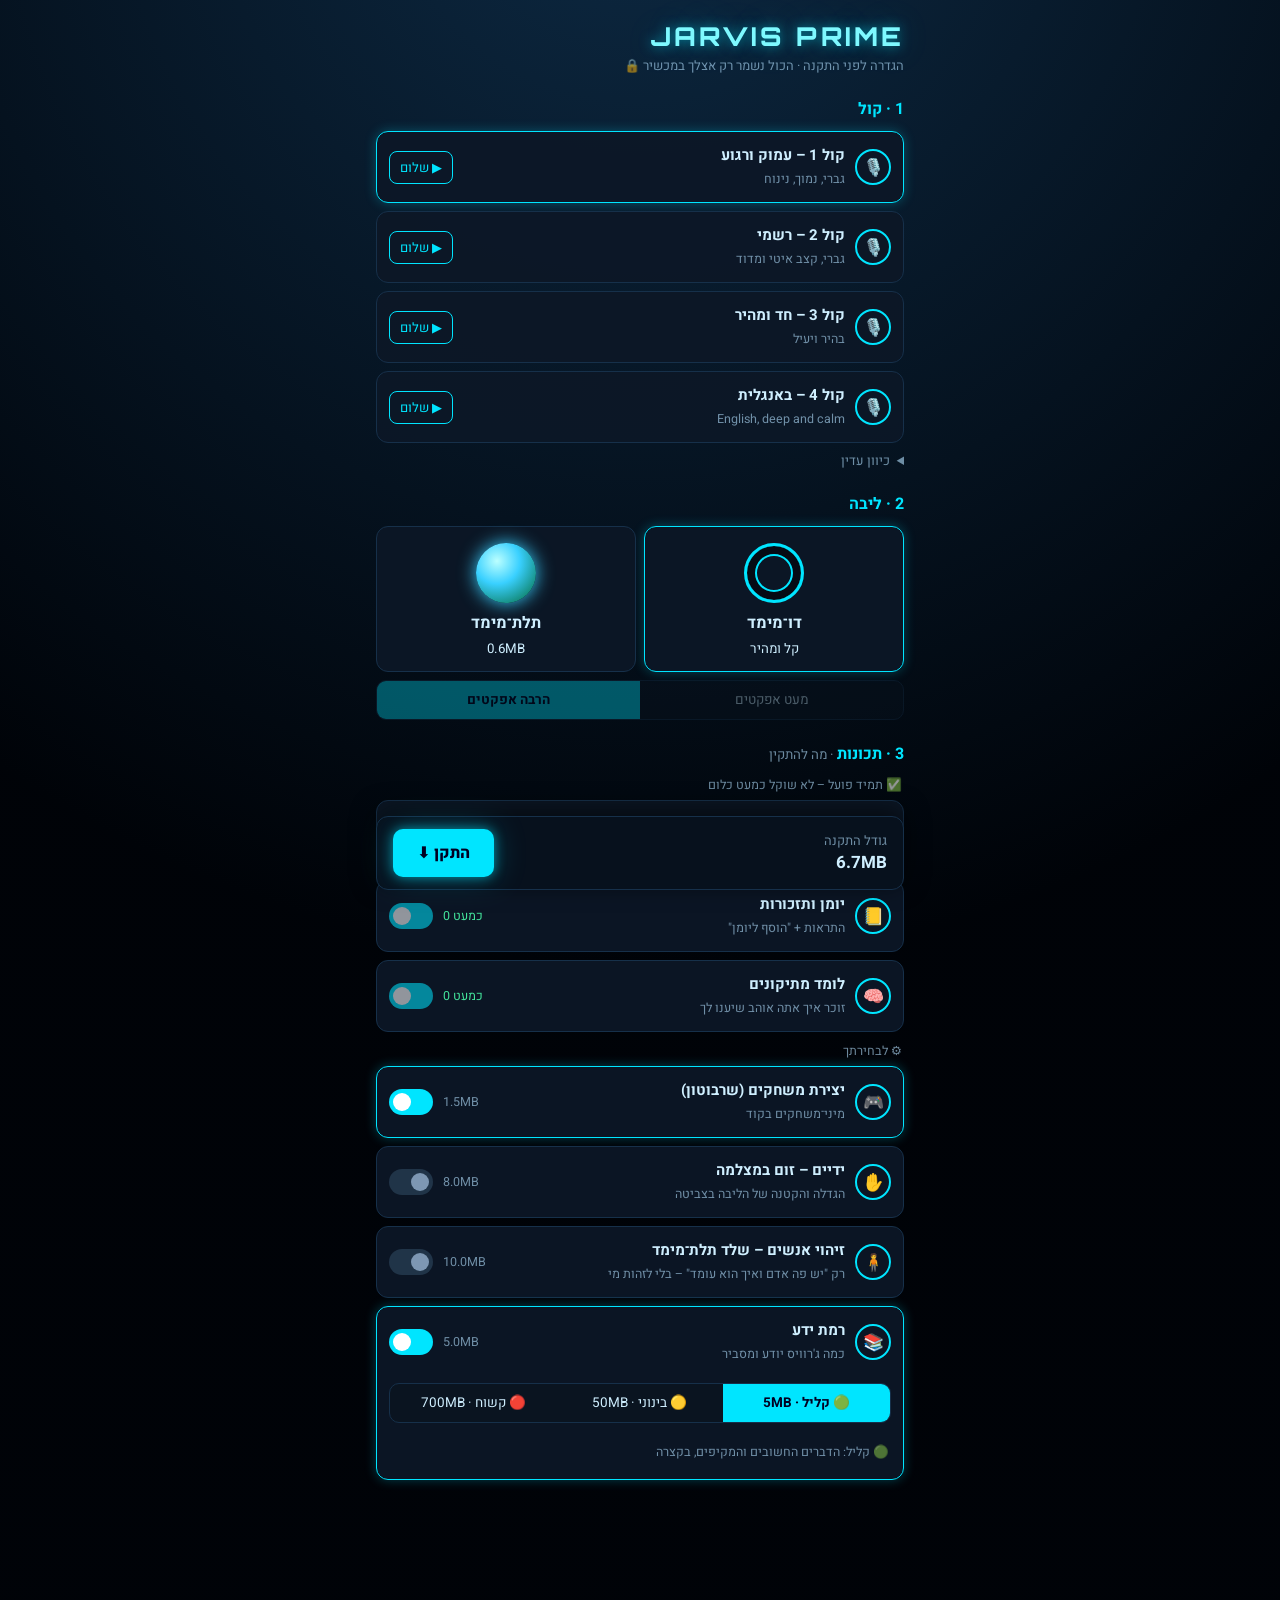
==== prime/index.html @ aa55a1e2 "Jarvis Prime batch 1: setup screen, voices, 2D/3D core, modular install, hello shortcut Co-Authored-" ====
<!doctype html>
<html lang="he" dir="rtl">
<head>
  <meta charset="utf-8" />
  <meta name="viewport" content="width=device-width, initial-scale=1, viewport-fit=cover" />
  <title>JARVIS PRIME</title>
  <meta name="theme-color" content="#000308" />
  <meta name="description" content="JARVIS PRIME – עוזר אישי פרטי, בלי שרתים" />
  <link rel="manifest" href="manifest.json" />
  <link rel="icon" href="../icons/icon.svg" type="image/svg+xml" />
  <link rel="apple-touch-icon" href="../icons/icon-192.png" />
  <link rel="preconnect" href="https://fonts.googleapis.com" />
  <link rel="preconnect" href="https://fonts.gstatic.com" crossorigin />
  <link href="https://fonts.googleapis.com/css2?family=Orbitron:wght@400;600;800&family=Rajdhani:wght@400;500;600&family=Heebo:wght@300;400;500;700&display=swap" rel="stylesheet" />
  <link rel="stylesheet" href="css/prime.css" />
  <script type="importmap">
  {
    "imports": {
      "three": "https://cdn.jsdelivr.net/npm/three@0.160.0/build/three.module.js",
      "three/addons/": "https://cdn.jsdelivr.net/npm/three@0.160.0/examples/jsm/"
    }
  }
  </script>
</head>
<body>
  <canvas id="core" aria-hidden="true"></canvas>
  <div class="vignette" aria-hidden="true"></div>

  <!-- ============ main HUD ============ -->
  <main id="hud" hidden>
    <header class="top">
      <div class="brand"><span class="mark"></span><h1>JARVIS PRIME</h1></div>
      <div class="top-actions">
        <span id="clock" class="clock">--:--</span>
        <button id="btn-settings" class="icon-btn" aria-label="הגדרות" title="הגדרות">
          <svg viewBox="0 0 24 24"><path d="M12 15.5a3.5 3.5 0 1 0 0-7 3.5 3.5 0 0 0 0 7Zm7.4-2.5.1-1-.1-1 2.1-1.6-2-3.5-2.5 1a7 7 0 0 0-1.7-1L15 3h-4l-.4 2.6a7 7 0 0 0-1.7 1l-2.5-1-2 3.5L6.5 11l-.1 1 .1 1-2.1 1.6 2 3.5 2.5-1a7 7 0 0 0 1.7 1L11 21h4l.4-2.6a7 7 0 0 0 1.7-1l2.5 1 2-3.5Z"/></svg>
        </button>
      </div>
    </header>

    <section id="log" class="log" aria-live="polite"></section>

    <form id="ask" class="ask" autocomplete="off">
      <button type="button" id="btn-mic" class="icon-btn mic" aria-label="מיקרופון" title="דבר">
        <svg viewBox="0 0 24 24"><path d="M12 14a3 3 0 0 0 3-3V5a3 3 0 1 0-6 0v6a3 3 0 0 0 3 3Zm5-3a5 5 0 0 1-10 0H5a7 7 0 0 0 6 6.9V21h2v-3.1A7 7 0 0 0 19 11h-2Z"/></svg>
      </button>
      <input id="q" type="text" placeholder="דבר אליי, אדוני…" aria-label="הודעה" />
      <button type="submit" class="icon-btn" aria-label="שלח">
        <svg viewBox="0 0 24 24"><path d="M3 20l18-8L3 4v6l12 2-12 2v6Z" transform="scale(-1,1) translate(-24,0)"/></svg>
      </button>
    </form>
  </main>

  <!-- ============ setup screen ============ -->
  <section id="setup" class="setup" hidden>
    <div class="setup-inner">
      <h1 class="title">JARVIS PRIME</h1>
      <p class="sub">הגדרה לפני התקנה · הכול נשמר רק אצלך במכשיר 🔒</p>

      <h2>1 · קול</h2>
      <div id="voices" class="list"></div>
      <details class="adv">
        <summary>כיוון עדין</summary>
        <label>קול במכשיר <select id="voice-name"></select></label>
        <label>גובה <input id="pitch" type="range" min="0.5" max="1.4" step="0.05" /></label>
        <label>מהירות <input id="rate" type="range" min="0.6" max="1.4" step="0.05" /></label>
      </details>

      <h2>2 · ליבה</h2>
      <div class="row">
        <button type="button" class="card pick" data-core="2d"><span class="mini c2d"></span><b>דו־מימד</b><small>קל ומהיר</small></button>
        <button type="button" class="card pick" data-core="3d"><span class="mini c3d"></span><b>תלת־מימד</b><small data-size="core3d"></small></button>
      </div>
      <div id="fx" class="seg" role="radiogroup" aria-label="אפקטים">
        <button type="button" data-fx="low">מעט אפקטים</button>
        <button type="button" data-fx="high">הרבה אפקטים</button>
      </div>

      <h2>3 · תכונות <small>· מה להתקין</small></h2>
      <p class="note">✅ תמיד פועל – לא שוקל כמעט כלום</p>
      <div id="feat-always" class="list"></div>
      <p class="note">⚙️ לבחירתך</p>
      <div id="feat-opt" class="list"></div>

      <div class="bar">
        <div>גודל התקנה<br /><b id="total">0MB</b></div>
        <button type="button" id="btn-install" class="btn">התקן ⬇</button>
      </div>
      <p id="install-msg" class="note center" aria-live="polite"></p>
    </div>
  </section>

  <script type="module" src="js/app.js"></script>
</body>
</html>
---- prime/css/prime.css ----
/* JARVIS PRIME – same design language as J.A.R.V.I.S (../css/style.css) */
:root {
  --accent: #00e5ff;
  --accent-rgb: 0, 229, 255;
  --bg: #000308;
  --text: #cfefff;
  --muted: rgba(180, 225, 255, 0.6);
  --glass: rgba(4, 18, 30, 0.72);
  --line: rgba(var(--accent-rgb), 0.3);
  --ok: #43e39b;
  --glow: 0 0 12px rgba(var(--accent-rgb), 0.55), 0 0 32px rgba(var(--accent-rgb), 0.25);
  --font-hud: "Orbitron", "Rajdhani", sans-serif;
  --font-ui: "Heebo", "Rajdhani", system-ui, sans-serif;
  color-scheme: dark;
}
* { box-sizing: border-box; }
html, body { margin: 0; min-height: 100%; background: var(--bg); color: var(--text); font-family: var(--font-ui); -webkit-tap-highlight-color: transparent; }
body { overflow-x: hidden; }
button { font: inherit; color: inherit; }
[hidden] { display: none !important; }
:focus-visible { outline: 2px solid var(--accent); outline-offset: 2px; }

#core { position: fixed; inset: 0; width: 100%; height: 100%; display: block; z-index: 0; }
.vignette { position: fixed; inset: 0; pointer-events: none; z-index: 1;
  background: radial-gradient(ellipse at center, transparent 45%, rgba(0,0,0,.85) 100%); }

/* ---------------------------------------------------------------- HUD */
#hud { position: fixed; inset: 0; z-index: 2; display: flex; flex-direction: column; pointer-events: none; }
#hud > * { pointer-events: auto; }
.top { display: flex; justify-content: space-between; align-items: center;
  padding: max(14px, env(safe-area-inset-top)) 16px 0; }
.brand { display: flex; gap: 10px; align-items: center; direction: ltr; }
.brand h1 { margin: 0; font: 800 clamp(13px, 4vw, 18px) var(--font-hud); letter-spacing: .25em; white-space: nowrap; color: var(--accent); text-shadow: var(--glow); }
.mark { width: 26px; height: 26px; border-radius: 50%; border: 2px solid var(--accent); border-top-color: transparent;
  box-shadow: var(--glow); animation: spin 6s linear infinite; position: relative; }
.mark::after { content: ""; position: absolute; inset: 6px; border-radius: 50%; background: var(--accent); }
@keyframes spin { to { transform: rotate(360deg); } }
.top-actions { display: flex; align-items: center; gap: 10px; }
.clock { font: 600 14px var(--font-hud); color: var(--muted); letter-spacing: .15em; direction: ltr; }

.icon-btn { width: 44px; height: 44px; border-radius: 50%; border: 1px solid var(--line); background: var(--glass);
  display: grid; place-items: center; cursor: pointer; flex: none; transition: box-shadow .2s, transform .2s; }
.icon-btn svg { width: 20px; height: 20px; fill: var(--accent); }
.icon-btn:hover { box-shadow: var(--glow); transform: scale(1.05); }
.icon-btn.on { background: var(--accent); box-shadow: var(--glow); animation: pulse 1.2s ease-in-out infinite; }
.icon-btn.on svg { fill: #002; }
@keyframes pulse { 50% { box-shadow: 0 0 0 8px rgba(var(--accent-rgb), .15), var(--glow); } }

.log { margin-top: auto; padding: 0 16px 10px; display: flex; flex-direction: column; gap: 8px;
  max-height: 42vh; overflow-y: auto; mask-image: linear-gradient(to bottom, transparent, #000 30%); }
.msg { max-width: 85%; padding: 10px 14px; border-radius: 14px; line-height: 1.5; font-size: 15px;
  background: var(--glass); border: 1px solid var(--line); backdrop-filter: blur(6px); animation: in .25s ease-out; }
.msg.me { align-self: flex-start; }
.msg.j { align-self: flex-end; border-color: rgba(var(--accent-rgb), .6); box-shadow: 0 0 14px rgba(var(--accent-rgb), .15); }
.msg.j::before { content: "PRIME"; display: block; font: 600 10px var(--font-hud); letter-spacing: .25em; color: var(--accent); margin-bottom: 2px; }
@keyframes in { from { opacity: 0; transform: translateY(6px); } }
.ask { display: flex; gap: 8px; align-items: center; padding: 8px 16px max(14px, env(safe-area-inset-bottom)); }
.ask input { flex: 1; min-width: 0; height: 44px; border-radius: 22px; border: 1px solid var(--line); background: var(--glass);
  color: var(--text); padding: 0 16px; font: 16px var(--font-ui); }
.ask input::placeholder { color: var(--muted); }

/* ---------------------------------------------------------------- setup */
.setup { position: relative; z-index: 3; min-height: 100vh;
  background: radial-gradient(circle at 50% -10%, #0d2a44, rgba(0,3,8,.96) 60%); }
.setup-inner { max-width: 560px; margin: 0 auto; padding: max(20px, env(safe-area-inset-top)) 16px 28px; }
.setup .title { margin: 0; font: 800 26px var(--font-hud); letter-spacing: .12em; color: #7ef9ff; text-shadow: var(--glow); direction: ltr; text-align: right; }
.setup .sub { margin: 4px 0 8px; color: var(--muted); font-size: 13px; }
.setup h2 { font-size: 16px; margin: 22px 0 10px; color: var(--accent); }
.setup h2 small { color: var(--muted); font-weight: 400; }
.list { display: flex; flex-direction: column; gap: 8px; }
.card { width: 100%; text-align: right; background: rgba(12,23,38,.92); border: 1px solid #16304a; border-radius: 12px;
  padding: 12px; display: flex; align-items: center; gap: 10px; cursor: pointer; transition: border-color .2s, box-shadow .2s; }
.card.sel { border-color: var(--accent); box-shadow: 0 0 12px rgba(var(--accent-rgb), .27); }
.card .ic { width: 36px; height: 36px; border-radius: 50%; border: 2px solid var(--accent); display: grid; place-items: center; font-size: 17px; flex: none; }
.card .t { flex: 1; min-width: 0; }
.card .t b { display: block; font-size: 15px; }
.card .t i { font-style: normal; color: var(--muted); font-size: 12.5px; }
.sz { font-size: 12.5px; color: var(--muted); white-space: nowrap; }
.sz.free { color: var(--ok); }
.play { border: 1px solid var(--accent); color: var(--accent); background: none; border-radius: 8px; padding: 6px 10px; font-size: 13px; cursor: pointer; flex: none; }
.play.playing { background: var(--accent); color: #002; }
.row { display: flex; gap: 8px; }
.row .card { flex: 1; flex-direction: column; text-align: center; gap: 4px; }
.mini { width: 60px; height: 60px; border-radius: 50%; margin: 4px auto; display: block; }
.c2d { border: 3px solid var(--accent); box-shadow: inset 0 0 0 8px #050b14, inset 0 0 0 10px var(--accent); }
.c3d { background: radial-gradient(circle at 35% 30%, #bff, #39d0ff 40%, #063 100%); box-shadow: 0 0 18px #39d0ff; }
.seg { display: flex; margin-top: 8px; background: #0a1420; border: 1px solid #16304a; border-radius: 10px; overflow: hidden; }
.seg button { flex: 1; text-align: center; padding: 9px 4px; font-size: 13.5px; background: none; border: 0; cursor: pointer; }
.seg button.on { background: var(--accent); color: #002; font-weight: 700; }
.seg.disabled { opacity: .35; pointer-events: none; }
.tg { width: 44px; height: 26px; border-radius: 13px; background: #203448; position: relative; flex: none; border: 0; cursor: pointer; padding: 0; }
.tg::after { content: ""; position: absolute; top: 4px; right: 4px; width: 18px; height: 18px; border-radius: 50%; background: #7d97b3; transition: right .2s; }
.tg[aria-checked="true"] { background: var(--accent); }
.tg[aria-checked="true"]::after { right: 22px; background: #fff; }
.tg:disabled { opacity: .55; cursor: default; }
.card.feat { cursor: default; flex-wrap: wrap; }
.card.feat .seg { width: 100%; }
.note { font-size: 12.5px; color: var(--muted); margin: 10px 2px 6px; }
.note.center { text-align: center; }
.adv { margin-top: 8px; font-size: 13px; color: var(--muted); }
.adv summary { cursor: pointer; }
.adv label { display: flex; align-items: center; justify-content: space-between; gap: 10px; margin-top: 8px; }
.adv select, .adv input { flex: 1; max-width: 65%; }
.adv select { background: #0a1420; color: var(--text); border: 1px solid #16304a; border-radius: 8px; padding: 6px; }
.bar { position: sticky; bottom: 10px; margin-top: 18px; background: #07111d; border: 1px solid #16304a; border-radius: 12px;
  padding: 12px 16px; display: flex; align-items: center; gap: 12px; box-shadow: 0 -6px 24px rgba(0,0,0,.6); }
.bar > div { flex: 1; font-size: 13px; color: var(--muted); }
.bar b { color: var(--text); font-size: 17px; direction: ltr; display: inline-block; }
.btn { background: var(--accent); color: #002; font-weight: 800; border: 0; border-radius: 10px; padding: 12px 24px; font-size: 16px; cursor: pointer; box-shadow: var(--glow); }
.btn:disabled { opacity: .6; }

@media (prefers-reduced-motion: reduce) { * { animation: none !important; transition: none !important; } }
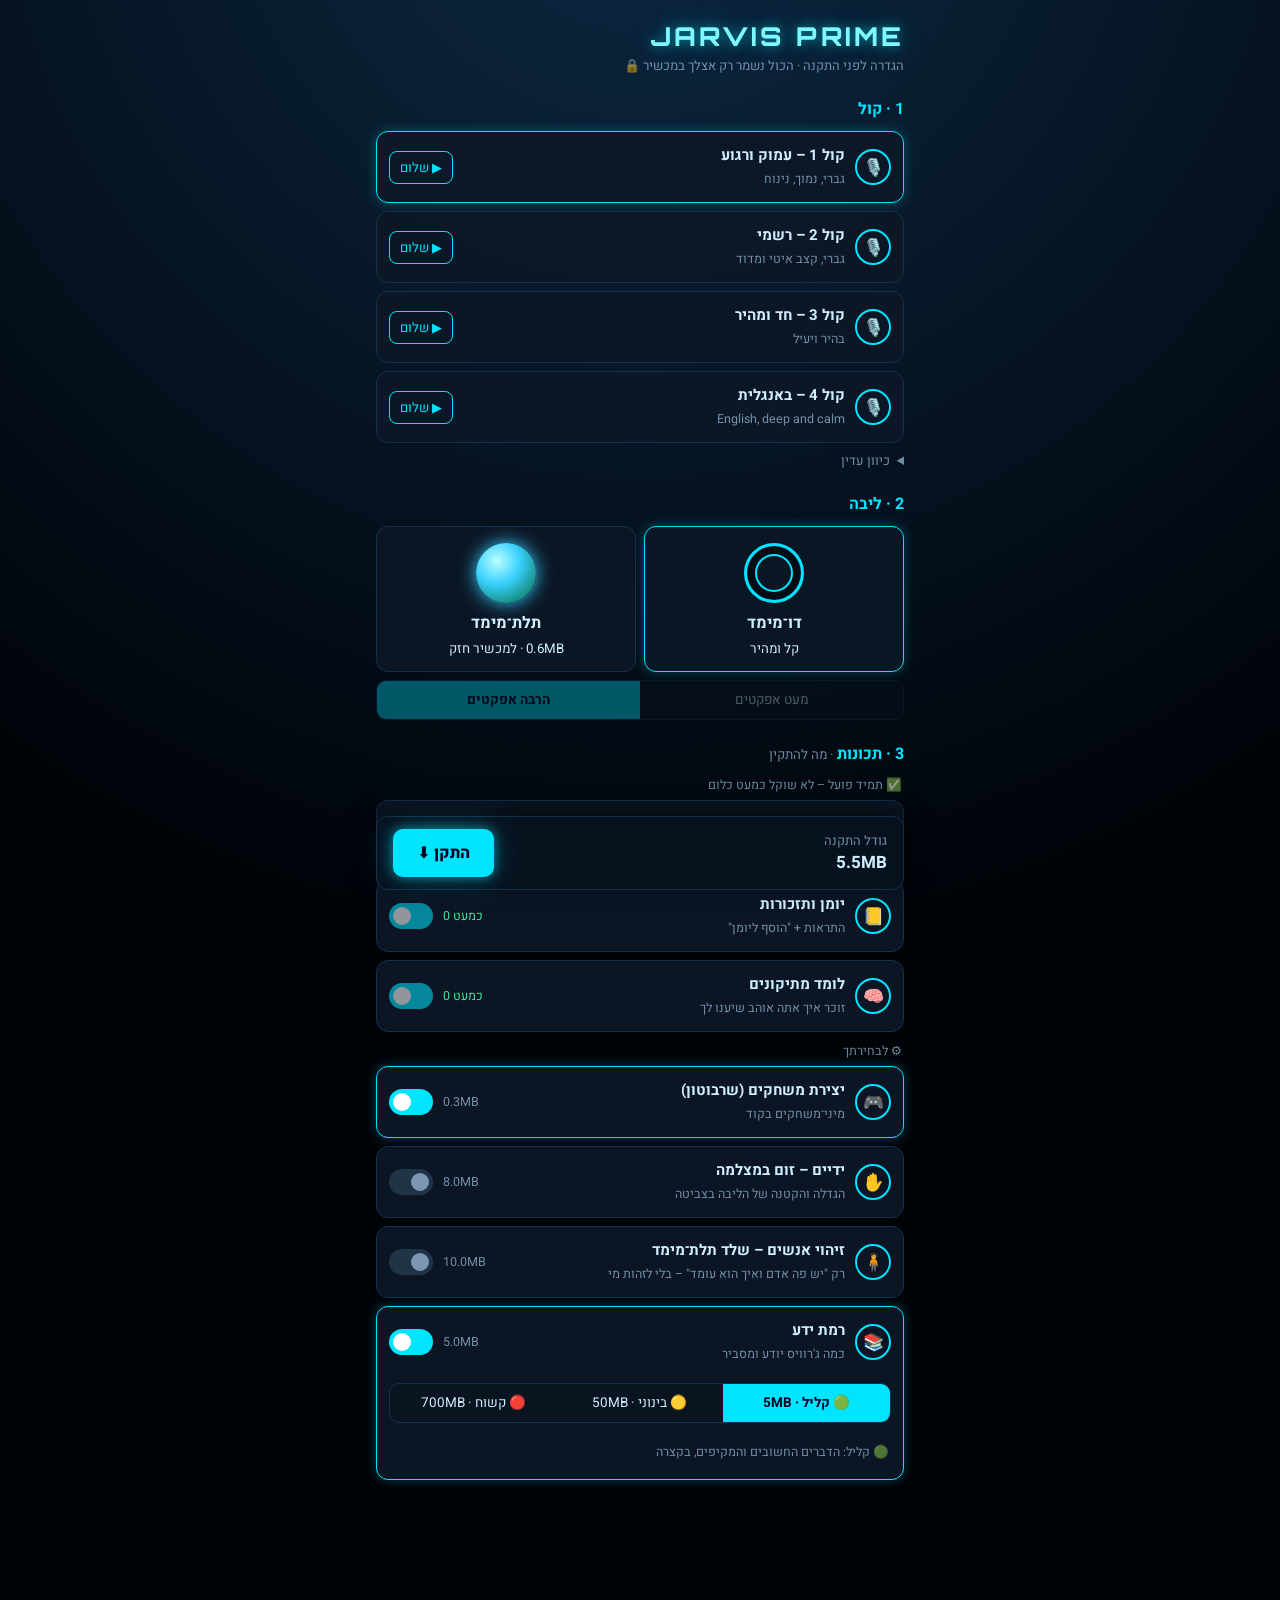
==== commit 69b7a9ab: "Jarvis Prime batch 3: learning from corrections, Shirbuton mini-games, hand zoom, people pose skelet" ====
--- a/prime/index.html
+++ b/prime/index.html
@@ -32,6 +32,14 @@
       <div class="brand"><span class="mark"></span><h1>JARVIS PRIME</h1></div>
       <div class="top-actions">
         <span id="clock" class="clock">--:--</span>
+        <button id="btn-wake" class="icon-btn" aria-label="האזנה למילה ג'רוויס" aria-pressed="false" title="האזנה ל&quot;ג'רוויס&quot;">
+          <svg viewBox="0 0 24 24"><path d="M17 20c-.3 0-.6-.1-.8-.2-.7-.4-1.1-.9-1.6-2.3-.5-1.4-1.3-2.1-2.1-2.8-.7-.6-1.4-1.2-2-2.3-.4-.8-.6-1.6-.6-2.4 0-2.8 2.2-5 5-5s5 2.2 5 5h-2c0-1.7-1.3-3-3-3s-3 1.3-3 3c0 .5.1 1 .4 1.4.4.8 1 1.3 1.6 1.8.9.8 1.9 1.6 2.6 3.4.3.9.5 1.1.8 1.3.2.1.6 0 .8-.2l1.4 1.4c-.5.6-1.3.9-2 .9ZM7.6 2.6 6.2 1.2A10 10 0 0 0 3 9a10 10 0 0 0 3.2 7.8l1.4-1.4A8 8 0 0 1 5 9c0-2.5 1-4.7 2.6-6.4Z"/></svg>
+        </button>
+        <button id="btn-hands" class="icon-btn" aria-label="ידיים – זום" aria-pressed="false" title="ידיים – זום" hidden>✋</button>
+        <button id="btn-pose" class="icon-btn" aria-label="זיהוי אנשים" aria-pressed="false" title="זיהוי אנשים" hidden>🧍</button>
+        <button id="btn-diary" class="icon-btn" aria-label="יומן ותזכורות" title="יומן">
+          <svg viewBox="0 0 24 24"><path d="M19 3h-1V1h-2v2H8V1H6v2H5a2 2 0 0 0-2 2v14a2 2 0 0 0 2 2h14a2 2 0 0 0 2-2V5a2 2 0 0 0-2-2Zm0 16H5V8h14v11ZM7 10h5v5H7z"/></svg>
+        </button>
         <button id="btn-settings" class="icon-btn" aria-label="הגדרות" title="הגדרות">
           <svg viewBox="0 0 24 24"><path d="M12 15.5a3.5 3.5 0 1 0 0-7 3.5 3.5 0 0 0 0 7Zm7.4-2.5.1-1-.1-1 2.1-1.6-2-3.5-2.5 1a7 7 0 0 0-1.7-1L15 3h-4l-.4 2.6a7 7 0 0 0-1.7 1l-2.5-1-2 3.5L6.5 11l-.1 1 .1 1-2.1 1.6 2 3.5 2.5-1a7 7 0 0 0 1.7 1L11 21h4l.4-2.6a7 7 0 0 0 1.7-1l2.5 1 2-3.5Z"/></svg>
         </button>
@@ -50,6 +58,33 @@
       </button>
     </form>
   </main>
+
+  <!-- ============ camera (hands / people) ============ -->
+  <section id="cam" class="cam" hidden aria-label="מצלמה">
+    <video id="cam-video" playsinline muted></video>
+    <canvas id="cam-overlay"></canvas>
+    <p id="cam-status" class="cam-status"></p>
+    <button id="cam-close" class="icon-btn" aria-label="כבה מצלמה">✕</button>
+  </section>
+
+  <!-- ============ mini-games (Shirbuton) ============ -->
+  <section id="game" class="game" hidden aria-label="מיני משחקים">
+    <iframe id="game-frame" title="עורך משחקים עם שרבוטון"></iframe>
+    <button id="game-close" class="icon-btn" aria-label="חזרה לג'רוויס">✕</button>
+  </section>
+
+  <!-- ============ diary panel ============ -->
+  <section id="diary" class="panel" hidden aria-label="יומן ותזכורות">
+    <div class="panel-inner">
+      <header><h2>📒 יומן ותזכורות</h2><button id="diary-close" class="icon-btn" aria-label="סגור">✕</button></header>
+      <h3>⏰ תזכורות</h3>
+      <div id="rem-list" class="plist"></div>
+      <h3>📝 יומן</h3>
+      <div id="note-list" class="plist"></div>
+      <form id="note-form" class="ask"><input id="note-in" placeholder="לרשום משהו ביומן…" aria-label="רשומה חדשה" /><button class="icon-btn" aria-label="הוסף">＋</button></form>
+      <p class="note">הכול נשמר רק במכשיר הזה. "📅" מוסיף את התזכורת ליומן של הטלפון – הוא יצלצל גם כשג'רוויס סגור.</p>
+    </div>
+  </section>
 
   <!-- ============ setup screen ============ -->
   <section id="setup" class="setup" hidden>
--- a/prime/css/prime.css
+++ b/prime/css/prime.css
@@ -110,3 +110,45 @@
 .btn:disabled { opacity: .6; }
 
 @media (prefers-reduced-motion: reduce) { * { animation: none !important; transition: none !important; } }
+
+/* ---------------------------------------------------------------- diary panel + message actions */
+.panel { position: fixed; inset: 0; z-index: 4; background: rgba(0,3,8,.82); backdrop-filter: blur(8px); overflow-y: auto; }
+.panel-inner { max-width: 560px; margin: 0 auto; padding: max(16px, env(safe-area-inset-top)) 16px 24px; }
+.panel header { display: flex; justify-content: space-between; align-items: center; }
+.panel h2 { margin: 0; color: var(--accent); font-size: 19px; }
+.panel h3 { margin: 18px 0 8px; font-size: 15px; color: var(--text); }
+.plist { display: flex; flex-direction: column; gap: 8px; }
+.pitem { display: flex; align-items: center; gap: 8px; background: rgba(12,23,38,.92); border: 1px solid #16304a; border-radius: 12px; padding: 10px 12px; }
+.pitem .t { flex: 1; min-width: 0; overflow-wrap: anywhere; }
+.pitem small { display: block; color: var(--muted); font-size: 12px; }
+.pitem.done { opacity: .5; }
+.pitem button, .msg-act { border: 1px solid var(--line); background: none; color: var(--accent); border-radius: 8px; padding: 5px 9px; cursor: pointer; font-size: 13px; flex: none; }
+.empty { color: var(--muted); font-size: 13px; }
+.msg .acts { display: flex; gap: 6px; margin-top: 8px; flex-wrap: wrap; }
+.panel .ask { padding: 12px 0 0; }
+.toast { position: fixed; top: max(70px, env(safe-area-inset-top)); left: 50%; transform: translateX(-50%); z-index: 6;
+  background: var(--accent); color: #002; font-weight: 700; padding: 12px 18px; border-radius: 12px; box-shadow: var(--glow); max-width: 90vw; animation: in .3s; }
+@media (max-width: 480px) {
+  .clock { display: none; }
+  .top .icon-btn { width: 38px; height: 38px; }
+  .top .icon-btn svg { width: 18px; height: 18px; }
+  .top-actions { gap: 6px; }
+  .brand { gap: 8px; }
+  .mark { width: 22px; height: 22px; }
+  .brand h1 { font-size: 13px; letter-spacing: .18em; }
+}
+
+/* ---------------------------------------------------------------- camera + games */
+.cam { position: fixed; z-index: 3; left: 12px; top: 70px; width: 38vw; max-width: 240px; aspect-ratio: 4/3; border: 1px solid var(--line);
+  border-radius: 12px; overflow: hidden; background: #000; box-shadow: var(--glow); }
+.cam.big { left: 12px; right: 12px; width: auto; max-width: none; top: 64px; aspect-ratio: auto; height: 52vh; }
+.cam video, .cam canvas { position: absolute; inset: 0; width: 100%; height: 100%; object-fit: cover; }
+.cam:not(.big) video, .cam:not(.big) canvas { transform: scaleX(-1); } /* selfie mirror for hands */
+.cam.big video { opacity: .55; }
+.cam-status { position: absolute; bottom: 6px; right: 8px; margin: 0; font: 600 12px var(--font-ui); color: var(--accent); text-shadow: 0 0 6px #000; }
+.cam .icon-btn { position: absolute; top: 6px; left: 6px; width: 32px; height: 32px; font-size: 14px; }
+.game { position: fixed; inset: 0; z-index: 5; background: #f4f7fc; }
+.game iframe { width: 100%; height: 100%; border: 0; display: block; }
+.game > .icon-btn { position: absolute; top: 50%; left: 0; width: 34px; height: 56px; border-radius: 0 12px 12px 0; background: #1d2340; color: #fff; }
+.top .icon-btn { font-size: 17px; }
+@media (max-width: 420px) { .top:has(#btn-hands:not([hidden])):has(#btn-pose:not([hidden])) .brand h1 { display: none; } }
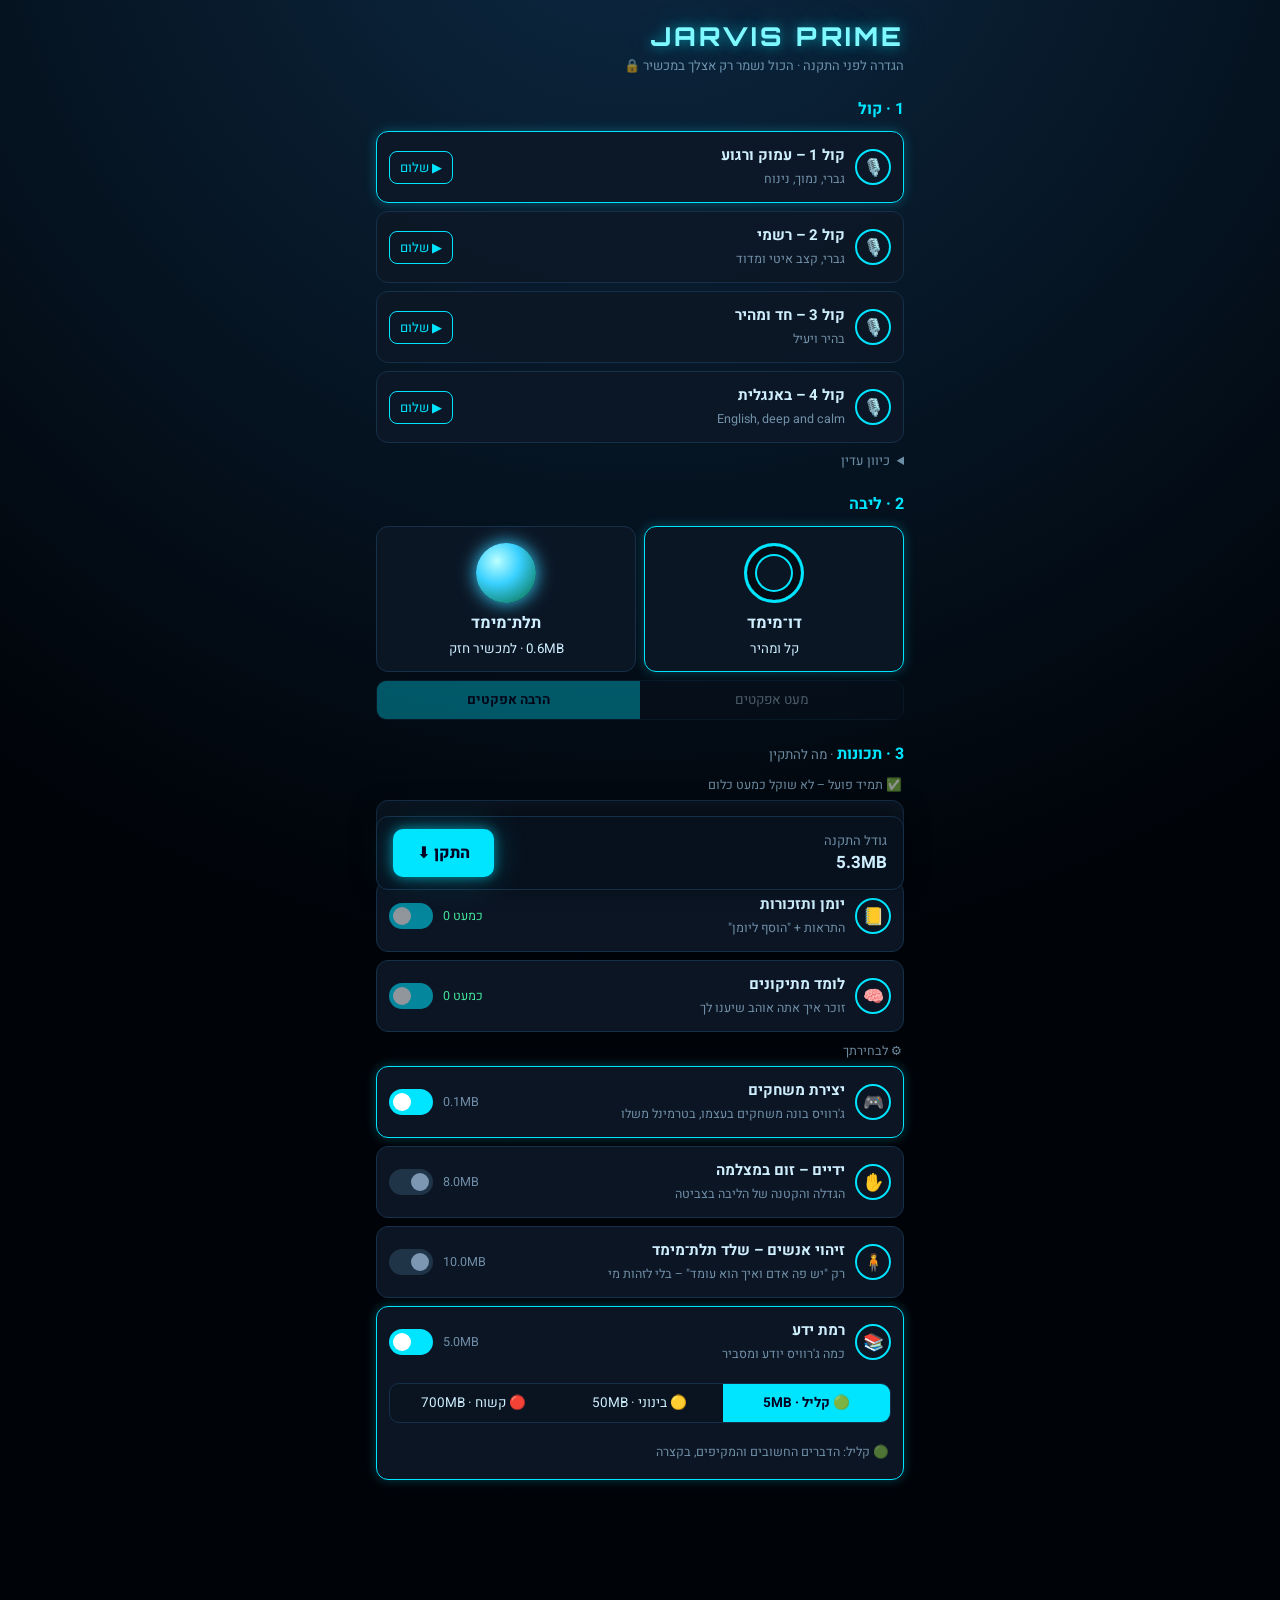
==== commit f592d159: "Jarvis Prime: PRIME FORGE – Jarvis builds games himself in his own terminal; ask for microphone perm" ====
--- a/prime/index.html
+++ b/prime/index.html
@@ -9,6 +9,10 @@
   <link rel="manifest" href="manifest.json" />
   <link rel="icon" href="../icons/icon.svg" type="image/svg+xml" />
   <link rel="apple-touch-icon" href="../icons/icon-192.png" />
+  <meta name="apple-mobile-web-app-capable" content="yes" />
+  <meta name="mobile-web-app-capable" content="yes" />
+  <meta name="apple-mobile-web-app-status-bar-style" content="black-translucent" />
+  <meta name="apple-mobile-web-app-title" content="PRIME" />
   <link rel="preconnect" href="https://fonts.googleapis.com" />
   <link rel="preconnect" href="https://fonts.gstatic.com" crossorigin />
   <link href="https://fonts.googleapis.com/css2?family=Orbitron:wght@400;600;800&family=Rajdhani:wght@400;500;600&family=Heebo:wght@300;400;500;700&display=swap" rel="stylesheet" />
@@ -67,10 +71,15 @@
     <button id="cam-close" class="icon-btn" aria-label="כבה מצלמה">✕</button>
   </section>
 
-  <!-- ============ mini-games (Shirbuton) ============ -->
-  <section id="game" class="game" hidden aria-label="מיני משחקים">
-    <iframe id="game-frame" title="עורך משחקים עם שרבוטון"></iframe>
-    <button id="game-close" class="icon-btn" aria-label="חזרה לג'רוויס">✕</button>
+  <!-- ============ PRIME FORGE – Jarvis's own game terminal ============ -->
+  <section id="forge" class="forge" hidden aria-label="טרמינל המשחקים של ג'רוויס">
+    <header><b>PRIME FORGE</b><span>ג'רוויס בונה – אתה מדבר</span><button id="forge-close" class="icon-btn" aria-label="סגור את הטרמינל">✕</button></header>
+    <canvas class="fc" aria-label="המשחק"></canvas>
+    <div class="fpad" aria-label="שליטה">
+      <button data-pad="L" aria-label="שמאלה">◀</button><button data-pad="D" aria-label="למטה">▼</button><button data-pad="U" aria-label="קפיצה">⤒</button><button data-pad="R" aria-label="ימינה">▶</button>
+      <button id="forge-play" class="fplay">▶ שחק</button>
+    </div>
+    <div class="fl" aria-live="polite"></div>
   </section>
 
   <!-- ============ diary panel ============ -->
--- a/prime/css/prime.css
+++ b/prime/css/prime.css
@@ -147,8 +147,18 @@
 .cam.big video { opacity: .55; }
 .cam-status { position: absolute; bottom: 6px; right: 8px; margin: 0; font: 600 12px var(--font-ui); color: var(--accent); text-shadow: 0 0 6px #000; }
 .cam .icon-btn { position: absolute; top: 6px; left: 6px; width: 32px; height: 32px; font-size: 14px; }
-.game { position: fixed; inset: 0; z-index: 5; background: #f4f7fc; }
-.game iframe { width: 100%; height: 100%; border: 0; display: block; }
-.game > .icon-btn { position: absolute; top: 50%; left: 0; width: 34px; height: 56px; border-radius: 0 12px 12px 0; background: #1d2340; color: #fff; }
+.forge { position: fixed; z-index: 3; left: 8px; right: 8px; top: 62px; height: min(58vh, 520px); display: flex; flex-direction: column;
+  background: rgba(2,8,16,.94); border: 1px solid var(--accent); border-radius: 14px; box-shadow: var(--glow); overflow: hidden; }
+.forge header { display: flex; align-items: center; gap: 10px; padding: 6px 8px 6px 12px; border-bottom: 1px solid var(--line); }
+.forge header b { font: 800 13px var(--font-hud); letter-spacing: .2em; color: var(--accent); direction: ltr; }
+.forge header span { flex: 1; color: var(--muted); font-size: 12px; }
+.forge header .icon-btn { width: 30px; height: 30px; font-size: 13px; }
+.forge .fc { flex: 1; min-height: 0; width: 100%; display: block; touch-action: none; }
+.fpad { display: flex; gap: 6px; padding: 6px 8px; direction: ltr; border-top: 1px solid var(--line); }
+.fpad button { width: 44px; height: 40px; border-radius: 10px; border: 1px solid var(--line); background: var(--glass); color: var(--accent); font-size: 18px; cursor: pointer; touch-action: none; user-select: none; }
+.fpad .fplay { margin-left: auto; width: auto; padding: 0 14px; font-size: 14px; font-weight: 700; background: var(--accent); color: #002; }
+.fl { height: 74px; overflow-y: auto; padding: 4px 12px 6px; font: 13px/1.5 var(--font-ui); color: #7ef9ff; border-top: 1px solid var(--line); background: #01050b; }
+.fl p { margin: 0; }
+body:has(#forge:not([hidden])) .log { max-height: 22vh; }
 .top .icon-btn { font-size: 17px; }
 @media (max-width: 420px) { .top:has(#btn-hands:not([hidden])):has(#btn-pose:not([hidden])) .brand h1 { display: none; } }
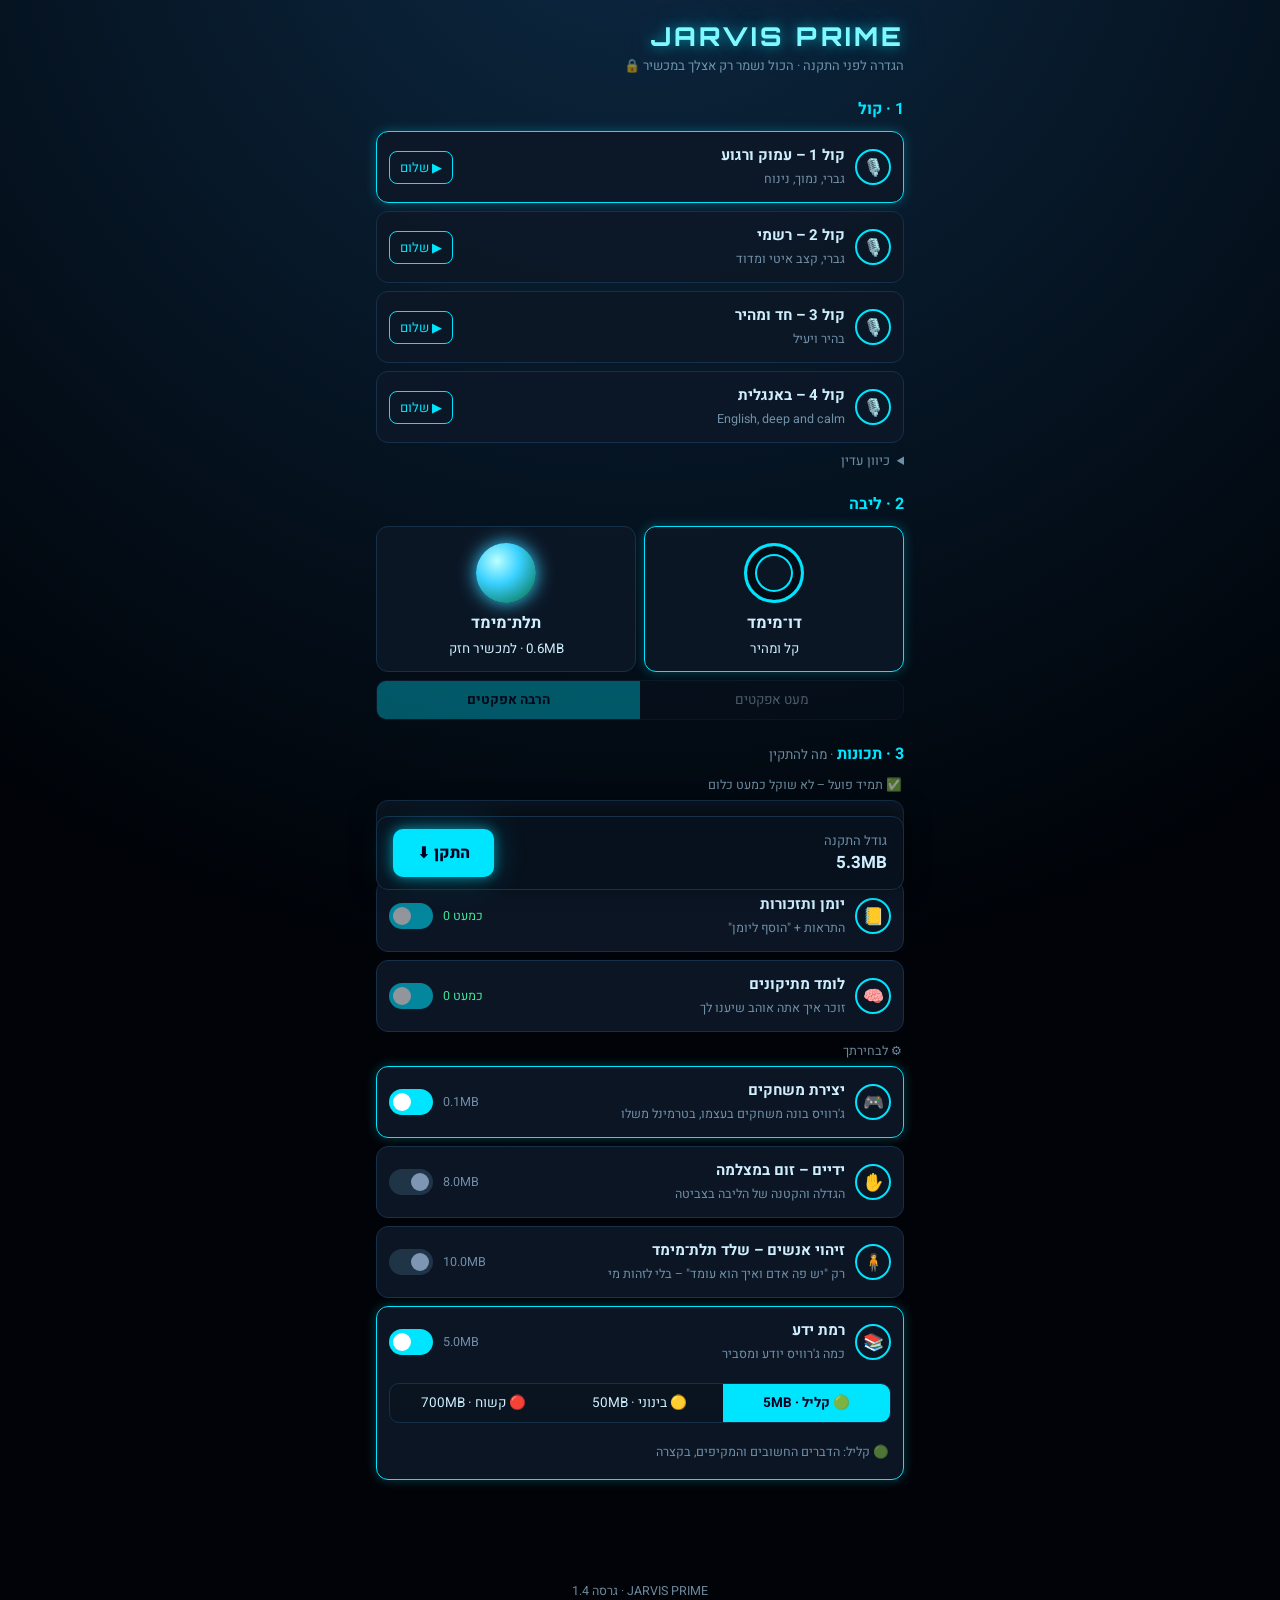
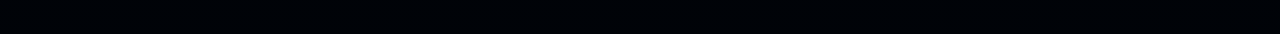
==== commit 4ad992f6: "Jarvis Prime 1.4: always load newest files (network-first), explain how to re-allow a denied microph" ====
--- a/prime/index.html
+++ b/prime/index.html
@@ -131,6 +131,7 @@
         <button type="button" id="btn-install" class="btn">התקן ⬇</button>
       </div>
       <p id="install-msg" class="note center" aria-live="polite"></p>
+      <p class="note center">JARVIS PRIME · גרסה 1.4</p>
     </div>
   </section>
 
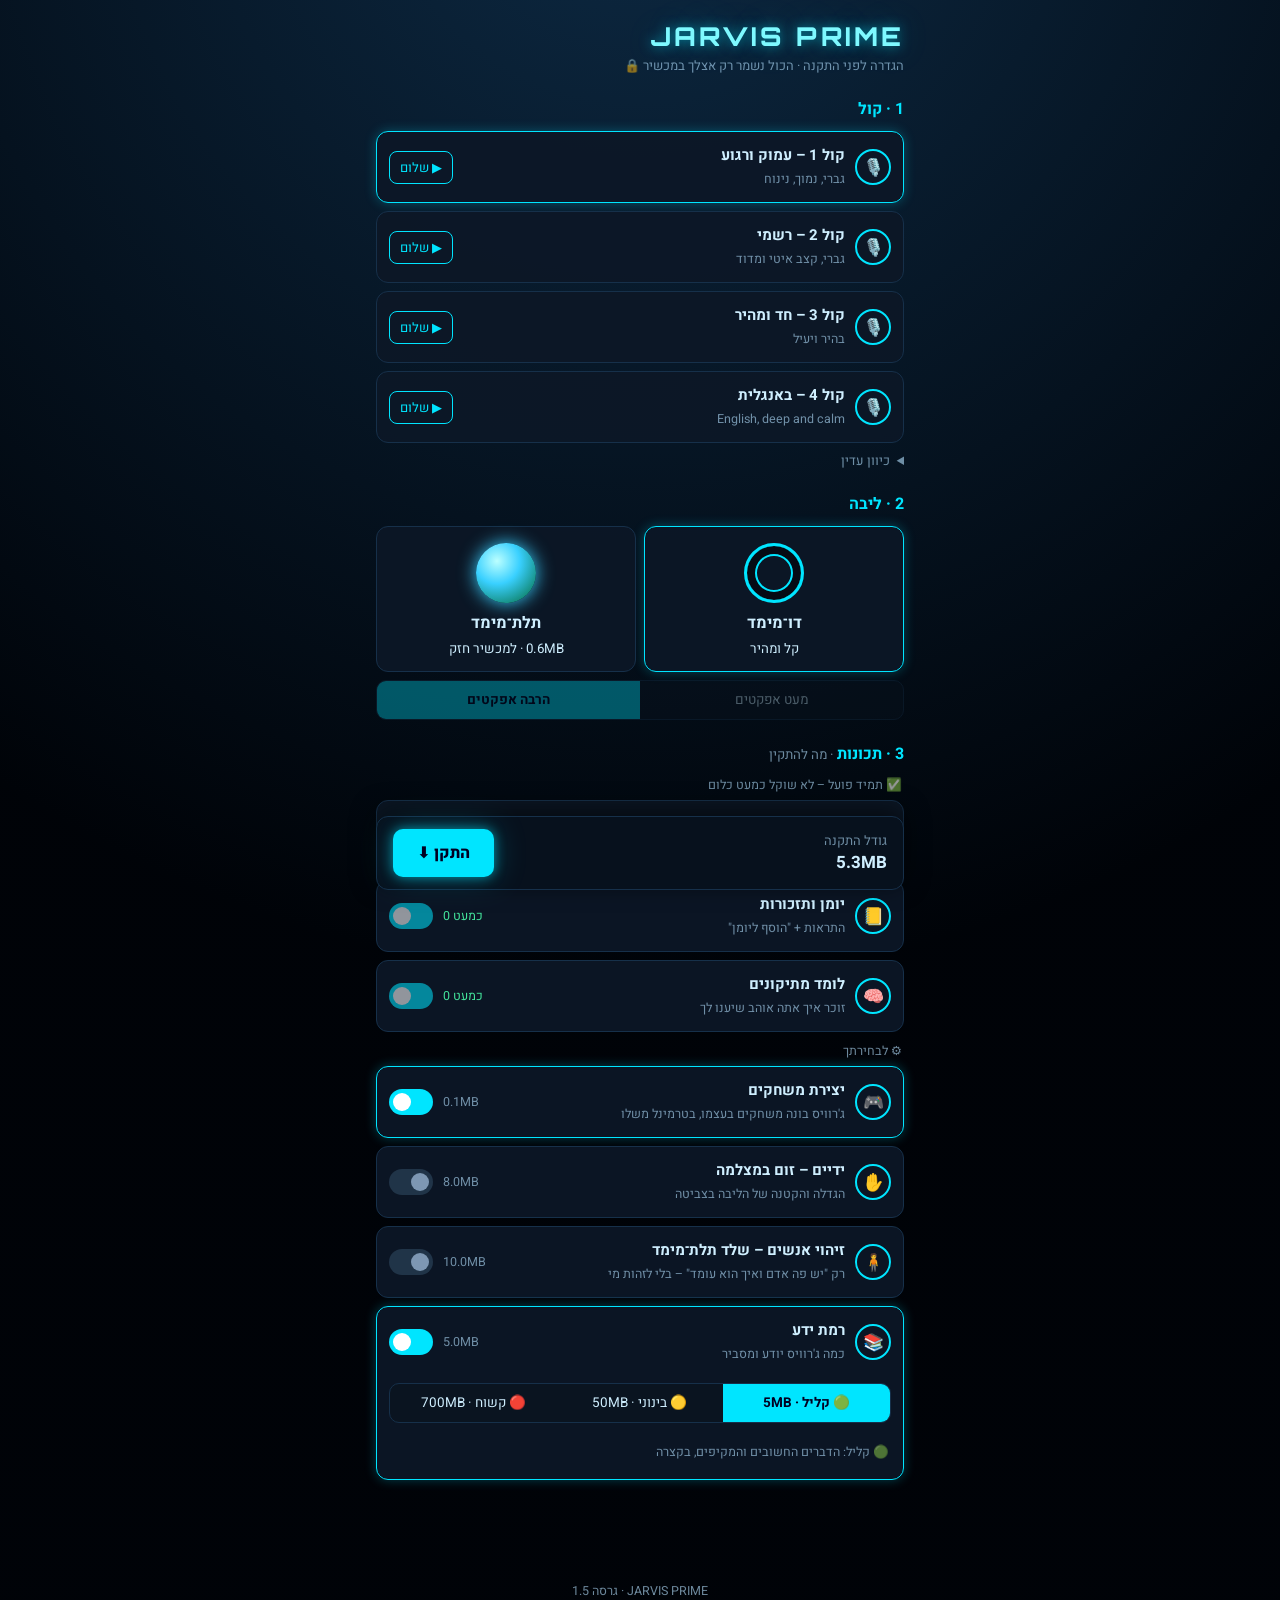
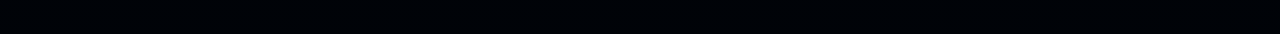
==== commit ec3c4458: "Jarvis Prime 1.5: RIVALS challenges (random weapon challenges, easy/hard, streak and stats, editable" ====
--- a/prime/index.html
+++ b/prime/index.html
@@ -131,7 +131,7 @@
         <button type="button" id="btn-install" class="btn">התקן ⬇</button>
       </div>
       <p id="install-msg" class="note center" aria-live="polite"></p>
-      <p class="note center">JARVIS PRIME · גרסה 1.4</p>
+      <p class="note center">JARVIS PRIME · גרסה 1.5</p>
     </div>
   </section>
 
--- a/prime/css/prime.css
+++ b/prime/css/prime.css
@@ -162,3 +162,8 @@
 body:has(#forge:not([hidden])) .log { max-height: 22vh; }
 .top .icon-btn { font-size: 17px; }
 @media (max-width: 420px) { .top:has(#btn-hands:not([hidden])):has(#btn-pose:not([hidden])) .brand h1 { display: none; } }
+.msg.challenge { max-width: 92%; border: 2px solid #ffd23f; box-shadow: 0 0 22px rgba(255,210,63,.35); background: rgba(26,20,2,.85); }
+.msg.challenge::before { content: "RIVALS CHALLENGE"; color: #ffd23f; }
+.msg.challenge span { display: flex; flex-direction: column; gap: 6px; }
+.msg.challenge b { font-size: 20px; color: #ffd23f; }
+.msg.challenge span span { font-size: 18px; font-weight: 700; line-height: 1.45; color: #fff; }
